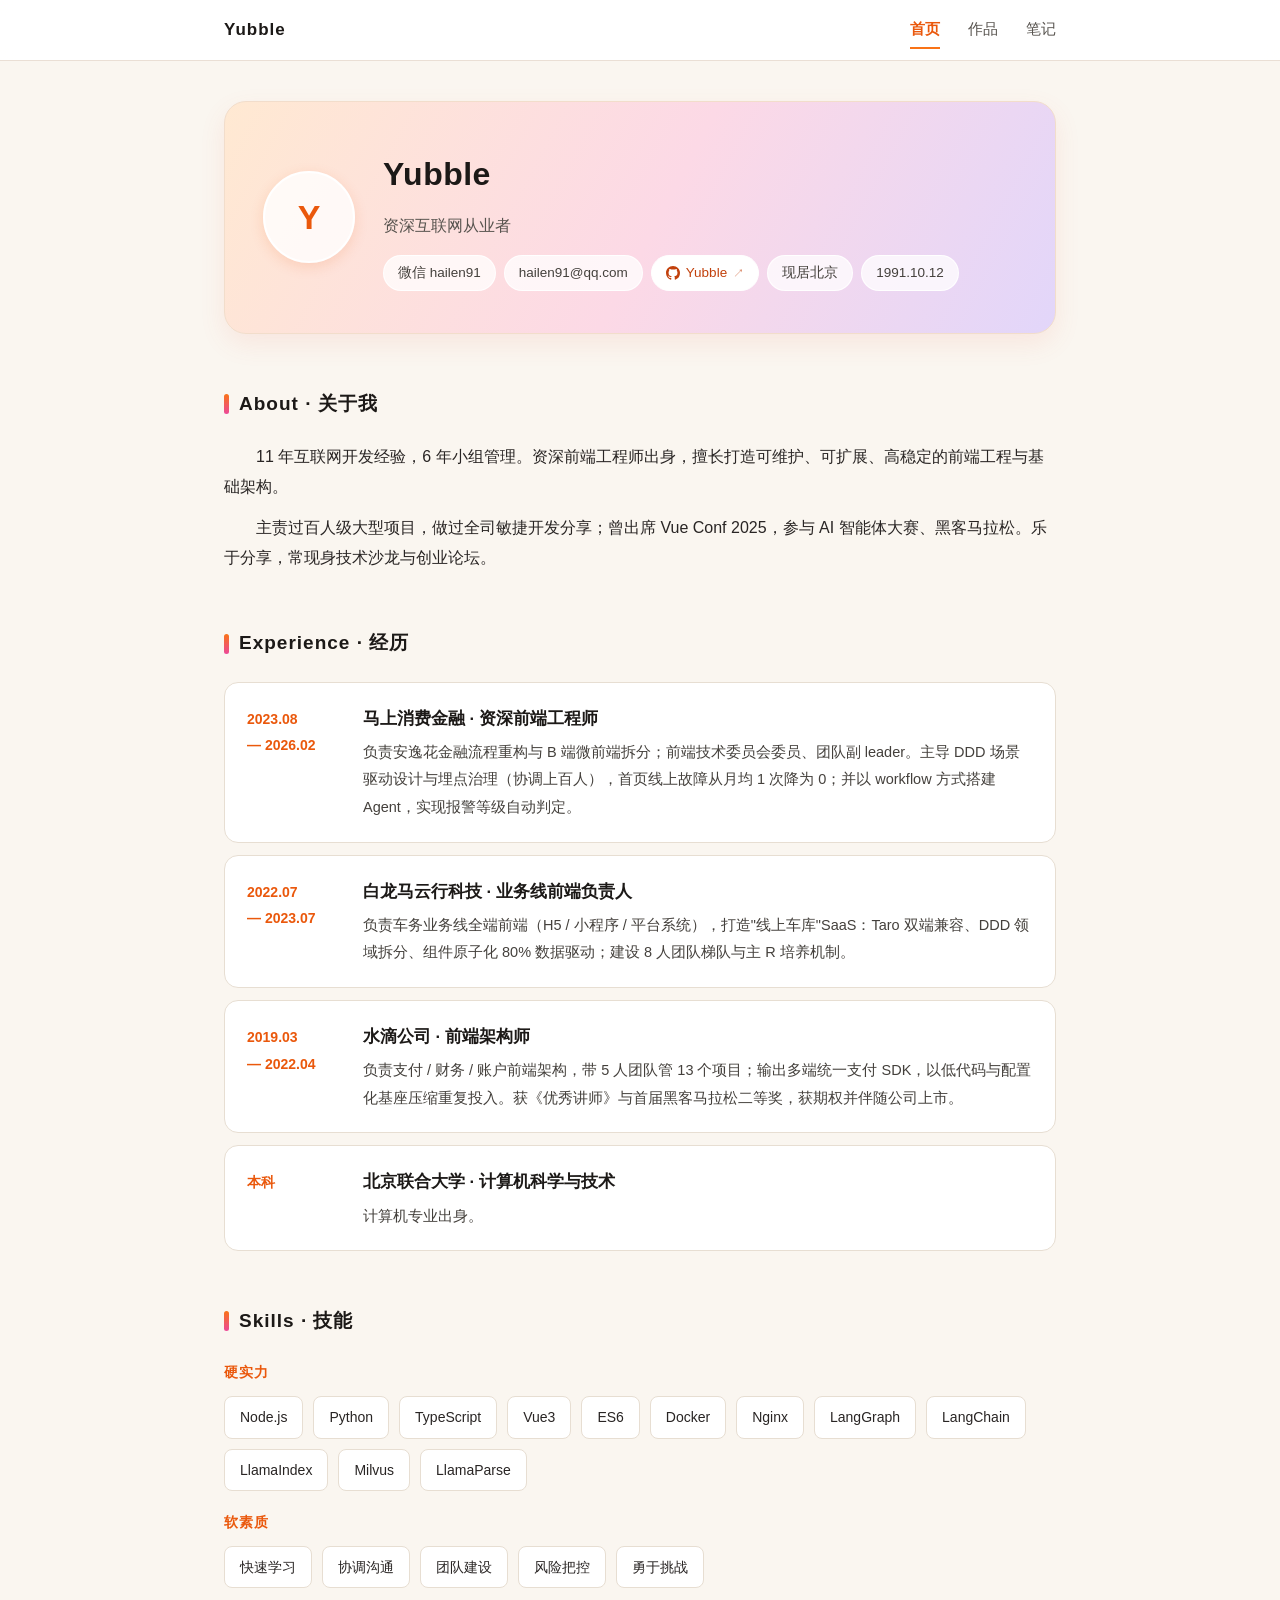
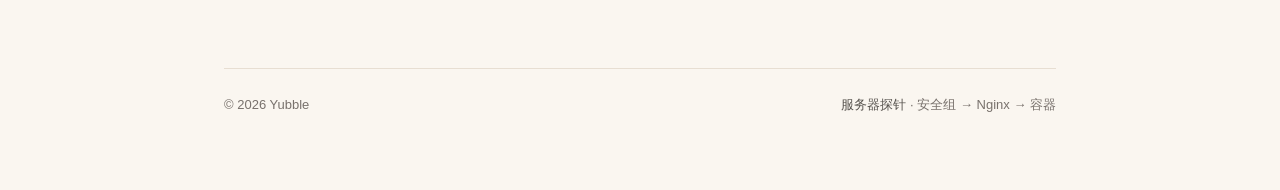
==== site/index.html @ 0b01445e "主页 tagline：改为 资深互联网从业者" ====
<!DOCTYPE html>
<html lang="zh-CN">
<head>
<meta charset="UTF-8">
<meta name="viewport" content="width=device-width, initial-scale=1.0">
<title>Yubble · 关于</title>
<link rel="stylesheet" href="style.css?v=11">
</head>
<body>

<nav>
  <div class="nav-inner">
    <a class="nav-brand" href="index.html">Yubble</a>
    <div class="nav-links">
      <a class="active" href="index.html">首页</a>
      <a href="works.html">作品</a>
      <a href="notes.html">笔记</a>
    </div>
  </div>
</nav>

<div class="page">

  <!-- 头部：暖色渐变 Hero -->
  <header class="hero">
    <div class="avatar">Y</div>
    <div>
      <h1>Yubble</h1>
      <p class="tagline">资深互联网从业者</p>
      <div class="contact-chips">
        <span class="chip">微信 hailen91</span>
        <span class="chip">hailen91@qq.com</span>
        <a class="chip link" href="https://github.com/Yubble" target="_blank" rel="noopener">
          <svg viewBox="0 0 16 16" fill="currentColor" aria-hidden="true"><path d="M8 0C3.58 0 0 3.58 0 8c0 3.54 2.29 6.53 5.47 7.59.4.07.55-.17.55-.38 0-.19-.01-.82-.01-1.49-2.01.37-2.53-.49-2.69-.94-.09-.23-.48-.94-.82-1.13-.28-.15-.68-.52-.01-.53.63-.01 1.08.58 1.23.82.72 1.21 1.87.87 2.33.66.07-.52.28-.87.51-1.07-1.78-.2-3.64-.89-3.64-3.95 0-.87.31-1.59.82-2.15-.08-.2-.36-1.02.08-2.12 0 0 .67-.21 2.2.82.64-.18 1.32-.27 2-.27s1.36.09 2 .27c1.53-1.04 2.2-.82 2.2-.82.44 1.1.16 1.92.08 2.12.51.56.82 1.27.82 2.15 0 3.07-1.87 3.75-3.65 3.95.29.25.54.73.54 1.48 0 1.07-.01 1.93-.01 2.2 0 .21.15.46.55.38A8.01 8.01 0 0 0 16 8c0-4.42-3.58-8-8-8z"/></svg>Yubble<span class="ext">↗</span>
        </a>
        <span class="chip">现居北京</span>
        <span class="chip">1991.10.12</span>
      </div>
    </div>
  </header>

  <!-- 关于 -->
  <section class="about">
    <div class="label">About · 关于我</div>
    <p>11 年互联网开发经验，6 年小组管理。资深前端工程师出身，擅长打造可维护、可扩展、高稳定的前端工程与基础架构。</p>
    <p style="margin-top:10px;">主责过百人级大型项目，做过全司敏捷开发分享；曾出席 Vue Conf 2025，参与 AI 智能体大赛、黑客马拉松。乐于分享，常现身技术沙龙与创业论坛。</p>
  </section>

  <!-- 经历（简历时间线）-->
  <section>
    <div class="label">Experience · 经历</div>
    <div class="entry">
      <span class="when">2023.08<br>— 2026.02</span>
      <div class="what">
        <h3>马上消费金融 · 资深前端工程师</h3>
        <p>负责安逸花金融流程重构与 B 端微前端拆分；前端技术委员会委员、团队副 leader。主导 DDD 场景驱动设计与埋点治理（协调上百人），首页线上故障从月均 1 次降为 0；并以 workflow 方式搭建 Agent，实现报警等级自动判定。</p>
      </div>
    </div>
    <div class="entry">
      <span class="when">2022.07<br>— 2023.07</span>
      <div class="what">
        <h3>白龙马云行科技 · 业务线前端负责人</h3>
        <p>负责车务业务线全端前端（H5 / 小程序 / 平台系统），打造"线上车库"SaaS：Taro 双端兼容、DDD 领域拆分、组件原子化 80% 数据驱动；建设 8 人团队梯队与主 R 培养机制。</p>
      </div>
    </div>
    <div class="entry">
      <span class="when">2019.03<br>— 2022.04</span>
      <div class="what">
        <h3>水滴公司 · 前端架构师</h3>
        <p>负责支付 / 财务 / 账户前端架构，带 5 人团队管 13 个项目；输出多端统一支付 SDK，以低代码与配置化基座压缩重复投入。获《优秀讲师》与首届黑客马拉松二等奖，获期权并伴随公司上市。</p>
      </div>
    </div>
    <div class="entry">
      <span class="when">本科</span>
      <div class="what">
        <h3>北京联合大学 · 计算机科学与技术</h3>
        <p>计算机专业出身。</p>
      </div>
    </div>
  </section>

  <!-- 技能 -->
  <section>
    <div class="label">Skills · 技能</div>
    <div class="skills-cap">硬实力</div>
    <div class="skills">
      <span class="skill">Node.js</span>
      <span class="skill">Python</span>
      <span class="skill">TypeScript</span>
      <span class="skill">Vue3</span>
      <span class="skill">ES6</span>
      <span class="skill">Docker</span>
      <span class="skill">Nginx</span>
      <span class="skill">LangGraph</span>
      <span class="skill">LangChain</span>
      <span class="skill">LlamaIndex</span>
      <span class="skill">Milvus</span>
      <span class="skill">LlamaParse</span>
    </div>
    <div class="skills-cap" style="margin-top:18px;">软素质</div>
    <div class="skills">
      <span class="skill">快速学习</span>
      <span class="skill">协调沟通</span>
      <span class="skill">团队建设</span>
      <span class="skill">风险把控</span>
      <span class="skill">勇于挑战</span>
    </div>
  </section>

  <footer>
    <span>© 2026 Yubble</span>
    <span><a href="/hello">服务器探针</a> · 安全组 → Nginx → 容器</span>
  </footer>

</div>
</body>
</html>
---- site/style.css ----
/* Yubble 个人门户 · 共享样式 v3（暖色热烈版） */
* { margin: 0; padding: 0; box-sizing: border-box; }
html { -webkit-font-smoothing: antialiased; scroll-behavior: smooth; }
body {
  font-family: -apple-system, BlinkMacSystemFont, "PingFang SC", "Hiragino Sans GB",
              "Microsoft YaHei", "Noto Sans SC", "Source Han Sans CN", sans-serif;
  background: #faf6f0; color: #1c1917;
  font-size: 16px; line-height: 1.9;
}

/* ── 导航栏 ── */
nav {
  position: sticky; top: 0; z-index: 10;
  background: rgba(255,255,255,.94); backdrop-filter: blur(8px);
  border-bottom: 1px solid #eadfd5;
}
.nav-inner {
  max-width: 880px; margin: 0 auto; padding: 0 24px;
  height: 60px; display: flex; align-items: center; justify-content: space-between;
}
.nav-brand {
  font-weight: 800; font-size: 17px; letter-spacing: 1px;
  text-decoration: none; color: #1c1917;
}
.nav-links { display: flex; gap: 28px; }
.nav-links a {
  text-decoration: none; color: #57534e; font-size: 15px; font-weight: 500; padding: 4px 0;
  border-bottom: 2px solid transparent; transition: color .15s, border-color .15s;
}
.nav-links a:hover { color: #1c1917; }
.nav-links a.active { color: #ea580c; font-weight: 700; border-bottom-color: #f97316; }

/* ── 版心 ── */
.page { max-width: 880px; margin: 0 auto; padding: 40px 24px 72px; }

/* ── 首页 Hero：奶油粉彩渐变（柔和暖调）── */
.hero {
  display: flex; gap: 28px; align-items: center;
  background: linear-gradient(118deg, #ffe9d2 0%, #fcd9e6 52%, #e2d6fa 100%);
  border: 1px solid #f2ddcb;
  border-radius: 22px; padding: 42px 38px;
  color: #1c1917;
  box-shadow: 0 10px 26px rgba(236, 100, 80, .1);
}
.hero .avatar {
  width: 92px; height: 92px; border-radius: 50%; flex-shrink: 0;
  background: rgba(255,255,255,.8); border: 2px solid #fff;
  color: #ea580c;
  display: flex; align-items: center; justify-content: center;
  font-size: 34px; font-weight: 800;
  box-shadow: 0 4px 14px rgba(234, 88, 12, .15);
}
.hero h1 { font-size: 32px; font-weight: 800; letter-spacing: .5px; color: #1c1917; }
.hero .tagline { color: #57534e; font-size: 16px; font-weight: 500; margin-top: 6px; }
.contact-chips { margin-top: 14px; display: flex; flex-wrap: wrap; gap: 8px; }
.hero .chip {
  font-size: 13.5px; font-weight: 500; color: #44403c;
  background: rgba(255,255,255,.75); border: 1px solid rgba(255,255,255,.95);
  border-radius: 999px; padding: 4px 14px; text-decoration: none;
}
.hero .chip.link {
  display: inline-flex; align-items: center; gap: 6px;
  color: #c2410c; background: #fff; border-color: #fff;
  cursor: pointer;
}
.hero .chip.link svg { width: 14px; height: 14px; }
.hero .chip.link .ext { font-size: 11px; opacity: .7; }
.hero .chip.link:hover { box-shadow: 0 2px 10px rgba(194, 65, 12, .18); }

/* ── 内页标题（作品/笔记）── */
.page-title {
  font-size: 28px; font-weight: 800; letter-spacing: 1px;
  background: linear-gradient(90deg, #ea580c, #db2777);
  -webkit-background-clip: text; background-clip: text; color: transparent;
}
.page-sub { color: #57534e; margin-top: 6px; font-size: 15px; }

/* ── 分节标签：橙色竖条 + 加粗大字 ── */
section { margin-top: 52px; }
.label {
  display: flex; align-items: center; gap: 10px;
  font-size: 19px; font-weight: 800; color: #1c1917;
  letter-spacing: 1px; margin-bottom: 20px;
}
.label::before {
  content: ""; width: 5px; height: 20px; border-radius: 3px;
  background: linear-gradient(180deg, #f97316, #ec4899);
  flex-shrink: 0;
}

/* 正文 */
section p { font-size: 16px; color: #292524; }
.about p { text-indent: 2em; }   /* 中文排版惯例：首行缩进两字符 */

/* ── 经历条目：白卡片 ── */
.entry {
  display: flex; gap: 20px; padding: 20px 22px; margin-bottom: 12px;
  background: #fff; border: 1px solid #e7ded2; border-radius: 14px;
  transition: border-color .15s, box-shadow .15s, transform .15s;
}
.entry:hover {
  border-color: #f5b58a; box-shadow: 0 6px 18px rgba(249, 115, 22, .1);
  transform: translateY(-2px);
}
.entry .when {
  flex-shrink: 0; width: 96px; font-size: 14px; font-weight: 700;
  color: #ea580c; padding-top: 3px;
}
.entry .what h3 { font-size: 16.5px; font-weight: 700; color: #1c1917; }
.entry .what p { font-size: 14.5px; color: #44403c; margin-top: 5px; }
.entry .todo { color: #a8a29e; font-style: italic; }

/* ── 技能标签 ── */
.skills-cap {
  font-size: 14px; font-weight: 700; color: #ea580c;
  margin-bottom: 10px; letter-spacing: 1px;
}
.skills { display: flex; flex-wrap: wrap; gap: 10px; }
.skill {
  font-size: 14px; font-weight: 500; background: #fff;
  border: 1px solid #e7ded2; border-radius: 8px; padding: 7px 15px; color: #292524;
  transition: border-color .15s, color .15s;
}
.skill:hover { border-color: #f97316; color: #ea580c; }

/* ── 卡片（作品）── */
.works { display: flex; flex-direction: column; gap: 18px; }
.work {
  background: #fff; border: 1px solid #e7ded2; border-radius: 14px;
  padding: 28px 30px; transition: box-shadow .18s, border-color .18s, transform .18s;
}
.work:hover {
  border-color: #f5b58a; box-shadow: 0 10px 26px rgba(249, 115, 22, .1);
  transform: translateY(-2px);
}
.work-head { display: flex; align-items: center; gap: 12px; }
.work-head h3 { font-size: 18px; font-weight: 700; color: #1c1917; }
.badge {
  font-size: 12px; border-radius: 999px; padding: 2.5px 11px; font-weight: 600;
}
.badge.live { background: #ecfdf5; color: #047857; border: 1px solid #a7f3d0; }
.badge.wip  { background: #fff7ed; color: #c2410c; border: 1px solid #fdba74; }
.work p { font-size: 14.5px; color: #44403c; margin-top: 10px; }
.work .cap {
  font-size: 13px; font-weight: 700; color: #ea580c;
  letter-spacing: 1px; margin-top: 16px;
}
.work .cap + p { margin-top: 6px; }
.work .meta { margin-top: 12px; font-size: 12.5px; color: #78716c; }
.work a.go {
  display: inline-block; margin-top: 14px; font-size: 14px;
  color: #ea580c; text-decoration: none; font-weight: 700;
}
.work a.go:hover { text-decoration: underline; }

/* ── 笔记列表 ── */
.note {
  display: block; text-decoration: none; color: inherit;
  padding: 22px 0; border-bottom: 1px solid #e7ded2;
}
.note:first-of-type { border-top: 1px solid #e7ded2; }
.note .date { font-size: 13px; font-weight: 700; color: #ea580c; }
.note h3 { font-size: 17px; font-weight: 700; margin-top: 5px; color: #1c1917; transition: color .15s; }
.note:hover h3 { color: #ea580c; }
.note p { font-size: 14.5px; color: #44403c; margin-top: 6px; }

/* ── 页脚 ── */
footer {
  margin-top: 80px; padding-top: 24px; border-top: 1px solid #e7ded2;
  color: #78716c; font-size: 13px;
  display: flex; justify-content: space-between; flex-wrap: wrap; gap: 8px;
}
footer a { color: #57534e; text-decoration: none; font-weight: 500; }
footer a:hover { color: #ea580c; }

/* ── 笔记详情（Git 即 CMS：md 由前端渲染）── */
.note-loading {
  color: #a8a29e; padding: 30px 4px; font-size: 13.5px; text-align: center;
  border: 1px dashed #e7ded2; border-radius: 10px; margin-top: 18px;
}
.note-back {
  display: inline-block; margin: 20px 0 4px; font-size: 13.5px;
  color: #ea580c; text-decoration: none; letter-spacing: 1px;
}
.note-back:hover { text-decoration: underline; }
.md-body {
  background: #fff; border: 1px solid #eee4d4; border-radius: 12px;
  padding: 34px 38px; margin: 14px 0 22px; line-height: 1.9; color: #292524;
}
.md-body h1 { font-size: 25px; font-weight: 800; margin: 2px 0 18px; letter-spacing: .5px; color: #1c1917; }
.md-body h2 { font-size: 19px; font-weight: 700; margin: 28px 0 10px; padding-left: 12px; border-left: 4px solid #ea580c; color: #1c1917; }
.md-body h3 { font-size: 16px; font-weight: 700; margin: 22px 0 8px; color: #1c1917; }
.md-body p { margin: 10px 0; font-size: 15px; }
/* 中文排版：正文段落首行缩进两字。
   只缩顶层段落（> 直接子级）——引用/列表/表格里的段落不缩，嵌进容器再缩会显得突兀 */
.md-body > p { text-indent: 2em; }
/* 编辑器所见即所得同步缩进：写作时看到的 = 发布后的样子 */
.vditor-wysiwyg .vditor-reset > p { text-indent: 2em; }
/* 盘古之白显示层兜底：原生 text-autospace（Chrome 128+/Safari 18.4+）——
   未整形的内容也显示中英视觉间隔；已有空格处不会重复加 */
.md-body, .vditor-wysiwyg .vditor-reset { text-autospace: normal; }
.md-body img { max-width: 100%; border-radius: 8px; margin: 10px 0; display: block; }
.md-body code {
  background: #faf3e7; border: 1px solid #f0e4cf; border-radius: 4px;
  padding: 1px 6px; font: 13px/1.6 Menlo, Consolas, monospace; color: #b3451e;
}
.md-body pre { background: #2b2723; color: #f3ede2; border-radius: 8px; padding: 16px 18px; overflow: auto; margin: 14px 0; }
.md-body pre code { background: none; border: none; color: inherit; padding: 0; }
.md-body blockquote {
  border-left: 4px solid #f3c9ad; background: #fdf6ee; margin: 12px 0;
  padding: 8px 16px; color: #92610e; border-radius: 0 8px 8px 0;
}
.md-body ul, .md-body ol { padding-left: 24px; margin: 10px 0; }
.md-body li { margin: 4px 0; }
.md-body hr { border: none; border-top: 1px dashed #e7ded2; margin: 24px 0; }
.md-body a { color: #ea580c; }
.md-body table { border-collapse: collapse; margin: 14px 0; width: 100%; }
.md-body th, .md-body td { border: 1px solid #e8ddc9; padding: 7px 12px; font-size: 13.5px; text-align: left; }
.md-body th { background: #faf3e7; }

/* ── 写作台（浏览器里写 md，发布进 Git）── */
.write-entry {
  display: inline-block; padding: 7px 18px; border: 1px solid #ea580c; color: #ea580c;
  border-radius: 20px; font-size: 13.5px; font-weight: 700; text-decoration: none;
  letter-spacing: 1px; transition: all .15s; background: #fff;
}
.write-entry:hover { background: #ea580c; color: #fff; }
.editor-card { background: #fff; border: 1px solid #eee4d4; border-radius: 12px; padding: 24px 28px; margin: 14px 0 22px; }
.editor-head { display: flex; align-items: center; gap: 12px; margin-bottom: 12px; }
.editor-head h2 { font-size: 18px; font-weight: 800; color: #1c1917; flex: 1; margin: 0; }
.editor-auth { display: flex; gap: 10px; align-items: center; flex-wrap: wrap; margin-bottom: 14px; }
.editor-auth input { padding: 8px 11px; border: 1px solid #e0d6c4; border-radius: 6px; font-size: 13.5px; background: #fff; }
.editor-auth input:focus { outline: none; border-color: #ea580c; box-shadow: 0 0 0 3px rgba(234,88,12,.12); }
.editor-auth button { padding: 8px 16px; border: 1px solid #ea580c; background: #ea580c; color: #fff; border-radius: 6px; font-size: 13.5px; cursor: pointer; }
.editor-auth button:hover { background: #c2410c; }
.editor-meta { display: flex; gap: 12px; align-items: center; flex-wrap: wrap; margin-bottom: 10px; font-size: 13px; color: #57534e; }
.editor-meta input { padding: 7px 10px; border: 1px solid #e0d6c4; border-radius: 6px; font-size: 13.5px; background: #fff; color: #1c1917; }
.editor-meta input:focus { outline: none; border-color: #ea580c; box-shadow: 0 0 0 3px rgba(234,88,12,.12); }
.ed-file { font: 12.5px Menlo, Consolas, monospace; color: #92610e; background: #fdf6ee; padding: 4px 10px; border-radius: 6px; }
.editor-bar { display: flex; gap: 10px; align-items: center; flex-wrap: wrap; margin: 12px 0; }
.editor-bar button { padding: 7px 16px; border: 1px solid #e0d6c4; background: #fff; border-radius: 6px; font-size: 13px; cursor: pointer; transition: all .15s; }
.editor-bar button:hover { border-color: #ea580c; color: #ea580c; }
.editor-bar button.primary { background: #ea580c; border-color: #ea580c; color: #fff; }
.editor-bar button.primary:hover { background: #c2410c; color: #fff; }
.editor-bar button:disabled { opacity: .45; cursor: not-allowed; }
.ed-auto { font-size: 12px; color: #a8a29e; min-width: 150px; }
.md-editor {
  width: 100%; min-height: 52vh; padding: 16px; border: 1px solid #e0d6c4; border-radius: 10px;
  font: 13.5px/1.8 Menlo, "PingFang SC", monospace; background: #fffdf9; color: #292524; resize: vertical;
}
.md-editor:focus { outline: none; border-color: #ea580c; box-shadow: 0 0 0 3px rgba(234,88,12,.1); }
.draft-item { display: flex; align-items: center; gap: 10px; padding: 9px 4px; border-bottom: 1px dashed #eee4d4; font-size: 13.5px; }
.draft-item:last-child { border-bottom: none; }
.draft-item .t { flex: 1; font-weight: 700; color: #1c1917; min-width: 0; overflow: hidden; text-overflow: ellipsis; white-space: nowrap; }
.draft-item .meta { font-size: 12px; color: #a8a29e; flex: none; }
.draft-item button { padding: 3px 10px; font-size: 12px; border: 1px solid #e0d6c4; background: #fff; border-radius: 5px; cursor: pointer; flex: none; }
.draft-item button:hover { border-color: #ea580c; color: #ea580c; }

/* 写作台的口令状态胶囊（与运营管理台同款语义） */
.auth-pill { display: inline-flex; align-items: center; gap: 7px; padding: 4px 12px;
             border-radius: 20px; font-size: 12.5px; letter-spacing: 1px; flex: none;
             border: 1px solid #e7ded2; color: #78716c; background: #fff; }
.auth-pill::before { content: ''; width: 7px; height: 7px; border-radius: 50%; background: #d6cec1; flex: none; }
.auth-pill.on { background: #e9f3ec; color: #2f7d4f; border-color: #cfe4d6; }
.auth-pill.on::before { background: #2f7d4f; }
.auth-pill.err { background: #faeeec; color: #b42318; border-color: #e8c8c2; }
.auth-pill.err::before { background: #b42318; }

/* toast */
#toasts { position: fixed; top: 18px; right: 18px; z-index: 99; display: flex; flex-direction: column; gap: 10px; }
.toast { background: #1c1917; color: #faf6f0; border-radius: 8px; padding: 11px 16px; font-size: 13px;
         max-width: 420px; box-shadow: 0 8px 22px rgba(28,25,23,.3); animation: toastIn .22s ease-out; }
.toast.ok { border-left: 3px solid #6fce97; }
.toast.err { border-left: 3px solid #ff8f7e; }
.toast.info { border-left: 3px solid #d8c48a; }
@keyframes toastIn { from { transform: translateX(24px); opacity: 0; } }

@media (max-width: 560px) {
  .page { padding-top: 28px; }
  .hero { flex-direction: column; align-items: flex-start; gap: 16px; padding: 32px 26px; }
  .entry { flex-direction: column; gap: 6px; padding: 16px 18px; }
  .entry .when { width: auto; }
  .nav-links { gap: 16px; }
}

/* AI 校对报告浮层 */
.proof-item { border: 1px solid #f0e4cf; background: #fdf9f2; border-radius: 8px; padding: 10px 14px; margin: 8px 0; font-size: 13.5px; }
.proof-tag { display: inline-block; padding: 2px 8px; border-radius: 6px; background: #fee2e2; color: #b91c1c; font-size: 12px; margin-right: 8px; }
.proof-fix { font-weight: 600; color: #1c1917; }
.proof-reason { margin-top: 4px; font-size: 12.5px; color: #78716c; }
#proofModal button { padding: 8px 16px; border: 1px solid #e0d6c4; background: #fff; border-radius: 6px; font-size: 13.5px; cursor: pointer; }
#proofModal button.primary { background: #ea580c; border-color: #ea580c; color: #fff; }
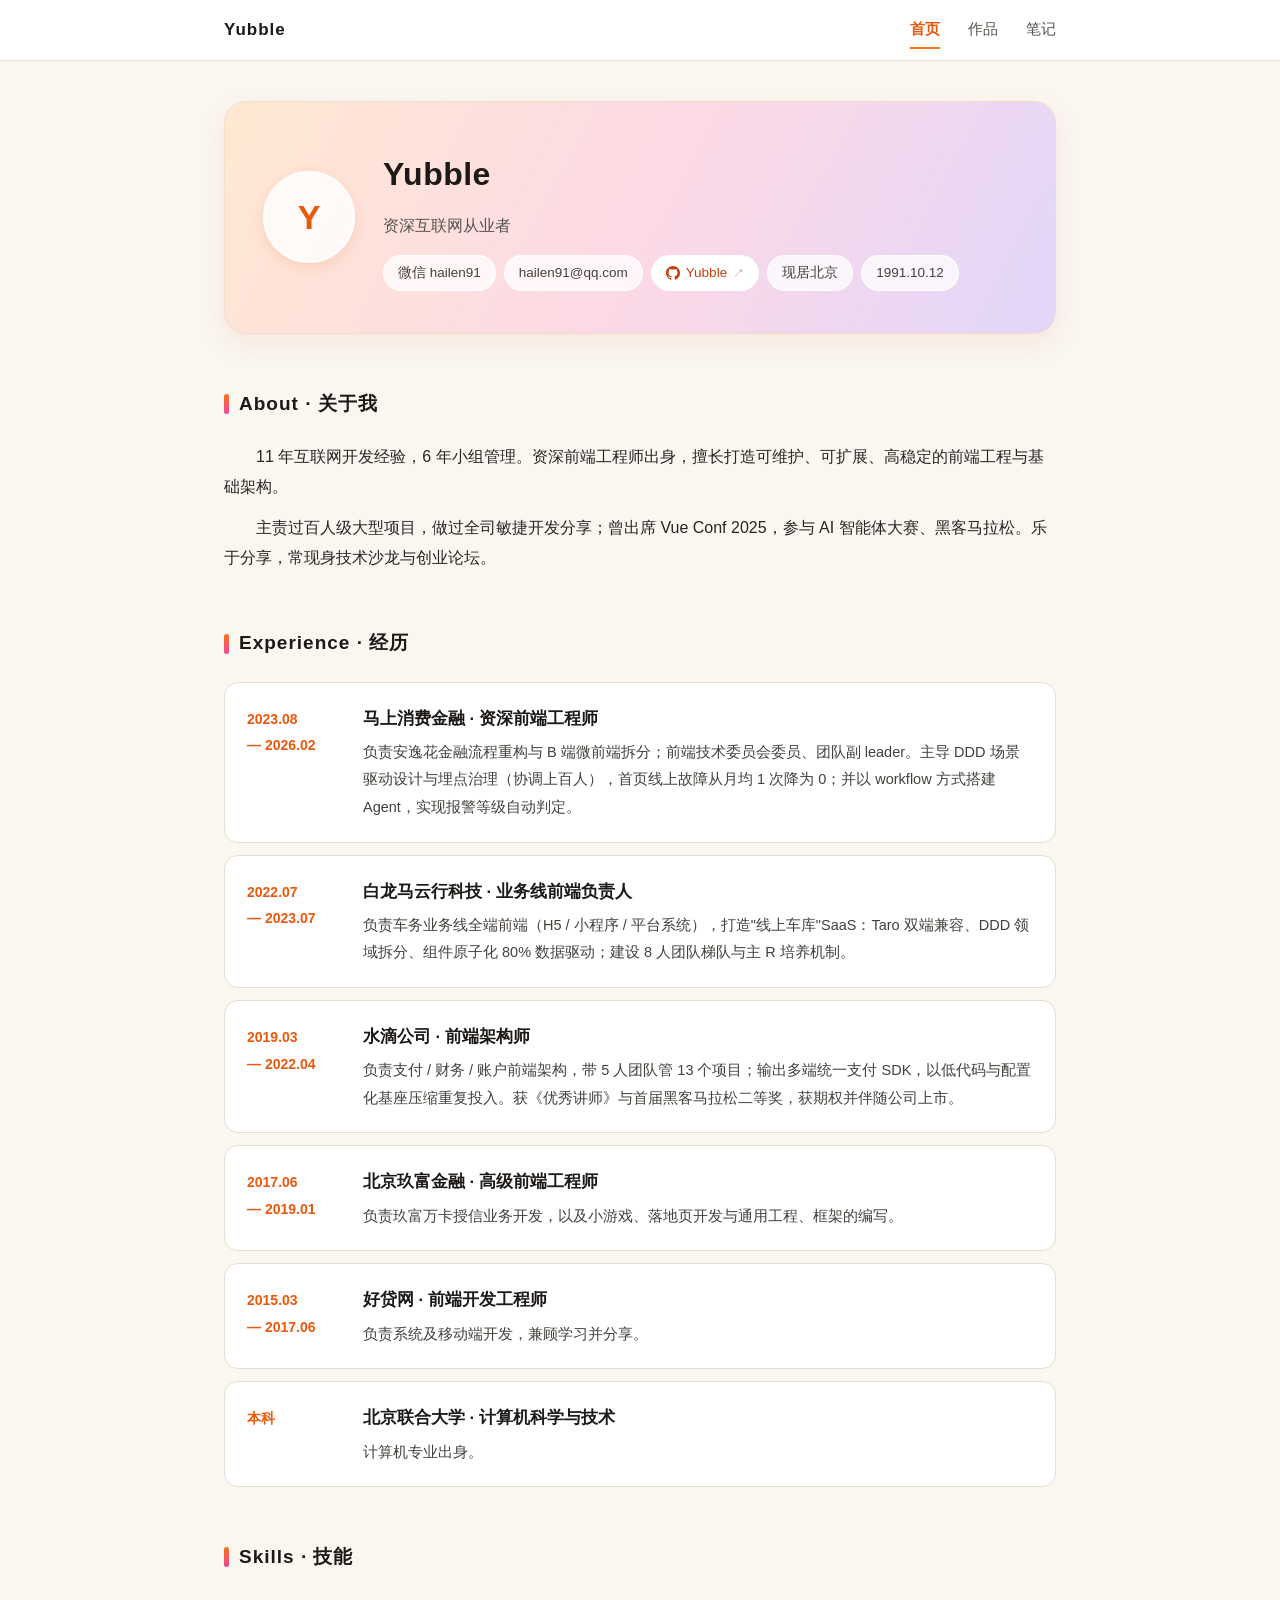
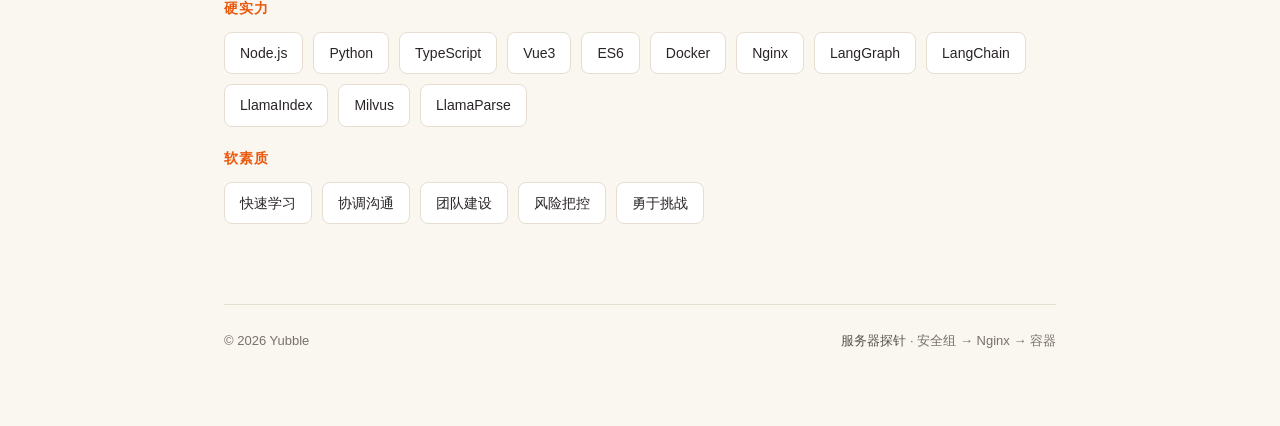
==== commit 7ca2cc0b: "经历新增：玖富金融（2017-2019）、好贷网（2015-2017）" ====
--- a/site/index.html
+++ b/site/index.html
@@ -71,6 +71,20 @@
       </div>
     </div>
     <div class="entry">
+      <span class="when">2017.06<br>— 2019.01</span>
+      <div class="what">
+        <h3>北京玖富金融 · 高级前端工程师</h3>
+        <p>负责玖富万卡授信业务开发，以及小游戏、落地页开发与通用工程、框架的编写。</p>
+      </div>
+    </div>
+    <div class="entry">
+      <span class="when">2015.03<br>— 2017.06</span>
+      <div class="what">
+        <h3>好贷网 · 前端开发工程师</h3>
+        <p>负责系统及移动端开发，兼顾学习并分享。</p>
+      </div>
+    </div>
+    <div class="entry">
       <span class="when">本科</span>
       <div class="what">
         <h3>北京联合大学 · 计算机科学与技术</h3>
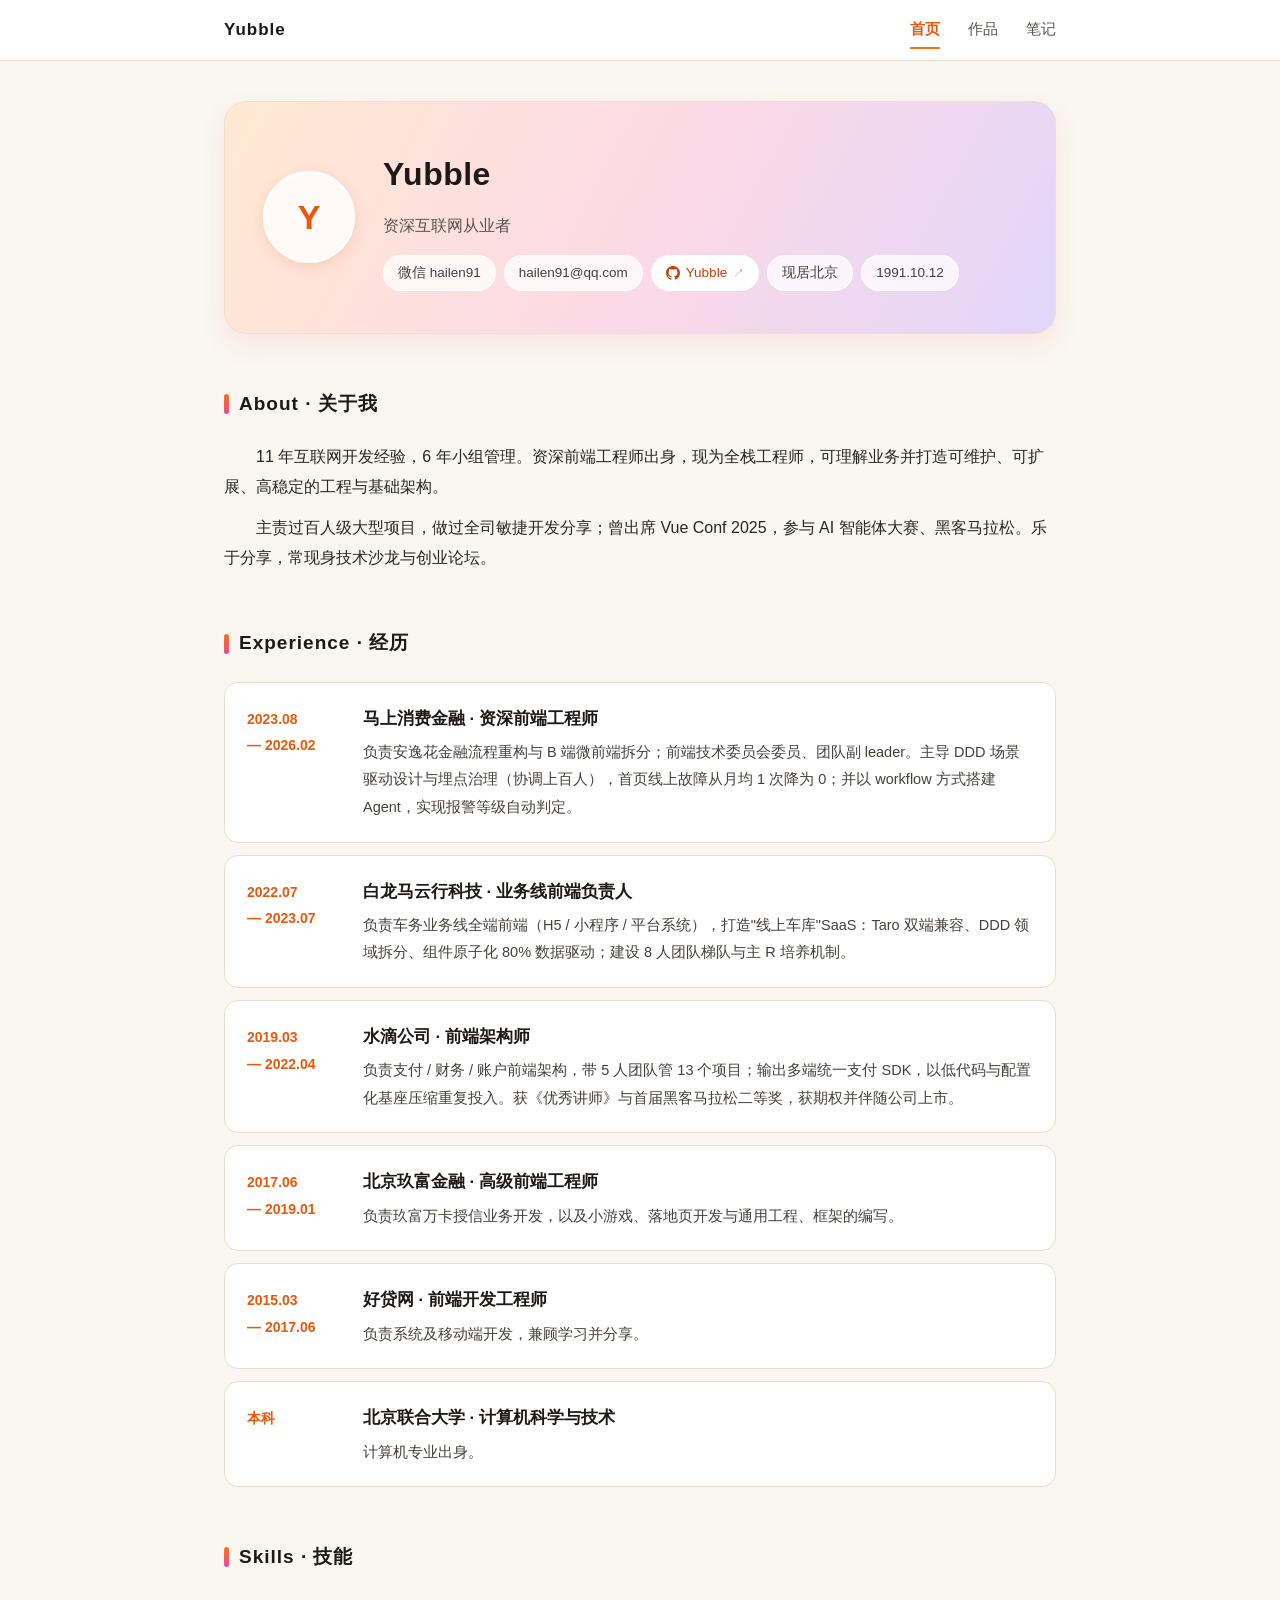
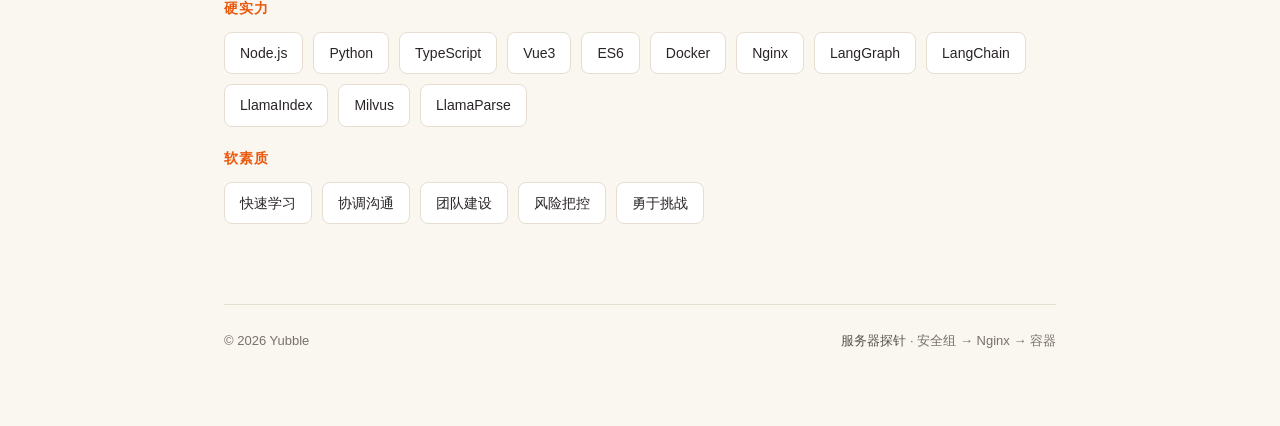
==== commit 2cfb0598: "About 文案：补全栈工程师定位，去掉'前端'局限 - '现为全栈工程师，可理解业务并打造可维护、可扩展、高稳定的工程与基础   架构'——呼应 AI 店铺助手等项目体现的后端/部署/运维能力 - " ====
--- a/site/index.html
+++ b/site/index.html
@@ -4,7 +4,7 @@
 <meta charset="UTF-8">
 <meta name="viewport" content="width=device-width, initial-scale=1.0">
 <title>Yubble · 关于</title>
-<link rel="stylesheet" href="style.css?v=11">
+<link rel="stylesheet" href="style.css?v=12">
 </head>
 <body>
 
@@ -42,7 +42,7 @@
   <!-- 关于 -->
   <section class="about">
     <div class="label">About · 关于我</div>
-    <p>11 年互联网开发经验，6 年小组管理。资深前端工程师出身，擅长打造可维护、可扩展、高稳定的前端工程与基础架构。</p>
+    <p>11 年互联网开发经验，6 年小组管理。资深前端工程师出身，现为全栈工程师，可理解业务并打造可维护、可扩展、高稳定的工程与基础架构。</p>
     <p style="margin-top:10px;">主责过百人级大型项目，做过全司敏捷开发分享；曾出席 Vue Conf 2025，参与 AI 智能体大赛、黑客马拉松。乐于分享，常现身技术沙龙与创业论坛。</p>
   </section>
 
--- a/site/style.css
+++ b/site/style.css
@@ -286,6 +286,14 @@
 /* AI 校对报告浮层 */
 .proof-item { border: 1px solid #f0e4cf; background: #fdf9f2; border-radius: 8px; padding: 10px 14px; margin: 8px 0; font-size: 13.5px; }
 .proof-tag { display: inline-block; padding: 2px 8px; border-radius: 6px; background: #fee2e2; color: #b91c1c; font-size: 12px; margin-right: 8px; }
+/* 一键修正：把该问题的原文替换为建议——不用回文章手动找。
+   头行 flex 布局：fix 占满中间把按钮推到卡片最右（float 在 inline
+   流里不可靠，2026-11-14 实测按钮贴在文字后而非靠右） */
+.proof-head { display: flex; align-items: center; gap: 8px; }
+.proof-head .proof-fix { flex: 1; min-width: 0; }
+.proof-apply { flex-shrink: 0; padding: 3px 14px; border: 1px solid #e0d6c4; background: #fff; border-radius: 6px; font-size: 12.5px; cursor: pointer; color: #b91c1c; white-space: nowrap; }
+.proof-apply:hover:not(:disabled) { background: #fef2f2; border-color: #b91c1c; }
+.proof-apply:disabled { color: #16a34a; border-color: #bbf7d0; cursor: default; }
 .proof-fix { font-weight: 600; color: #1c1917; }
 .proof-reason { margin-top: 4px; font-size: 12.5px; color: #78716c; }
 #proofModal button { padding: 8px 16px; border: 1px solid #e0d6c4; background: #fff; border-radius: 6px; font-size: 13.5px; cursor: pointer; }
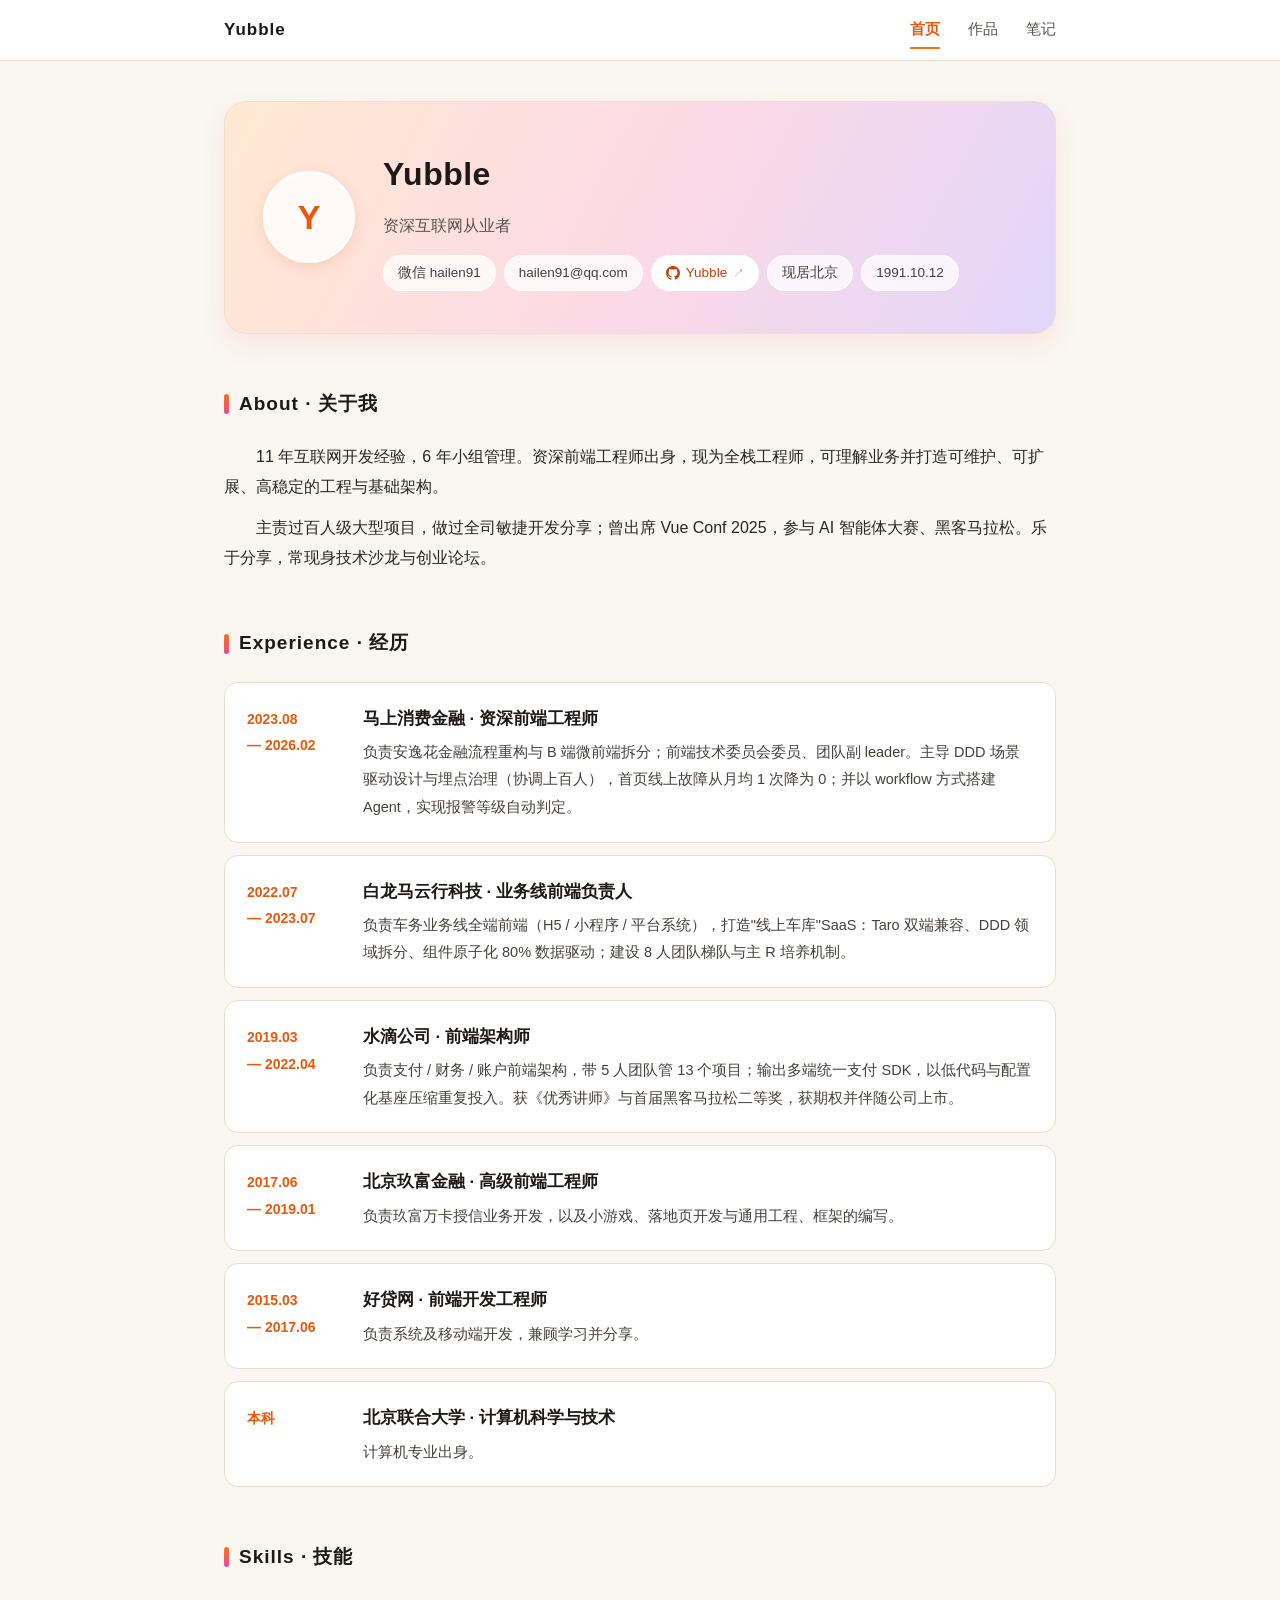
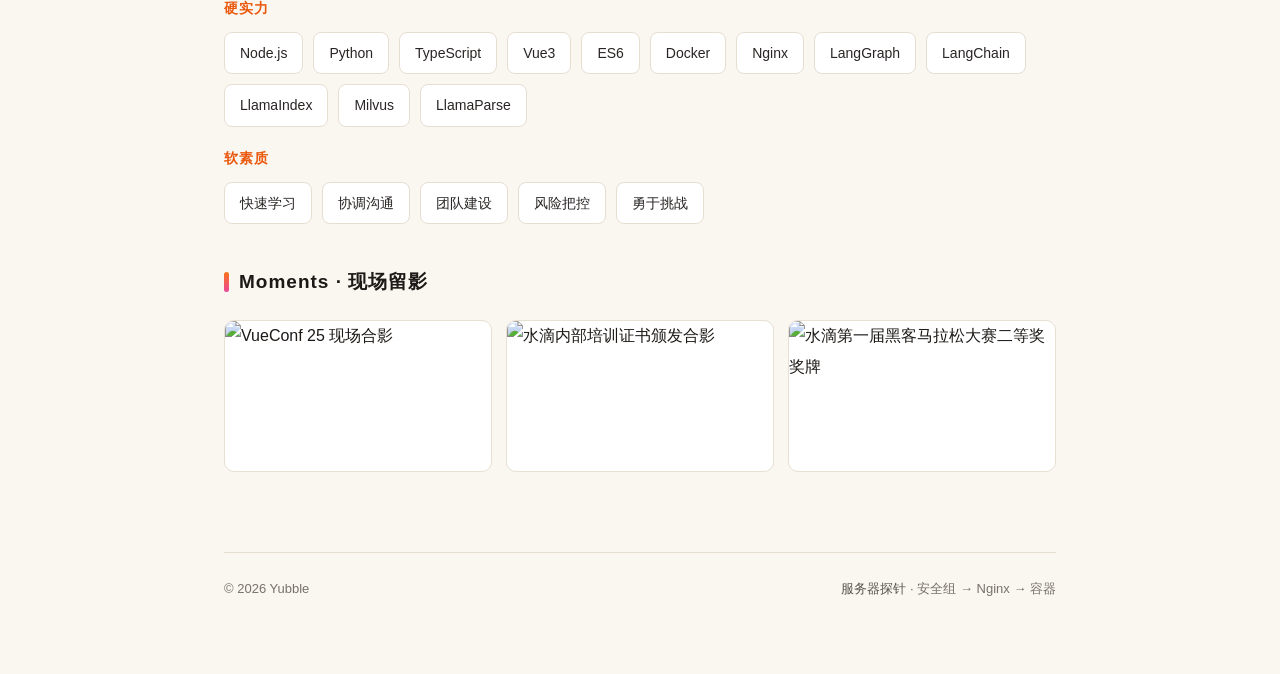
==== commit 112fbaa2: "主页底部加「现场留影」小图区 - VueConf 25 合影 / 水滴培训证书颁发 / 黑客马拉松二等奖奖牌 - sips 压缩到宽 800（每张 110-150KB，原 230-970KB），laz" ====
--- a/site/index.html
+++ b/site/index.html
@@ -121,6 +121,15 @@
     </div>
   </section>
 
+  <section class="moments">
+    <div class="label">Moments · 现场留影</div>
+    <div class="moment-grid">
+      <figure><img src="/gallery/vueconf-2025.jpg" alt="VueConf 25 现场合影" loading="lazy"></figure>
+      <figure><img src="/gallery/shuidi-training.jpg" alt="水滴内部培训证书颁发合影" loading="lazy"></figure>
+      <figure><img src="/gallery/shuidi-hackathon.jpg" alt="水滴第一届黑客马拉松大赛二等奖奖牌" loading="lazy"></figure>
+    </div>
+  </section>
+
   <footer>
     <span>© 2026 Yubble</span>
     <span><a href="/hello">服务器探针</a> · 安全组 → Nginx → 容器</span>
--- a/site/style.css
+++ b/site/style.css
@@ -297,4 +297,12 @@
 .proof-fix { font-weight: 600; color: #1c1917; }
 .proof-reason { margin-top: 4px; font-size: 12.5px; color: #78716c; }
 #proofModal button { padding: 8px 16px; border: 1px solid #e0d6c4; background: #fff; border-radius: 6px; font-size: 13.5px; cursor: pointer; }
-#proofModal button.primary { background: #ea580c; border-color: #ea580c; color: #fff; }+#proofModal button.primary { background: #ea580c; border-color: #ea580c; color: #fff; }
+
+/* Moments · 现场留影（主页底部小图区，简单展示） */
+.moments { margin-top: 40px; }
+.moment-grid { display: grid; grid-template-columns: repeat(3, 1fr); gap: 14px; }
+.moment-grid figure { margin: 0; overflow: hidden; border-radius: 10px; border: 1px solid #e7e0d3; background: #fff; }
+.moment-grid img { width: 100%; height: 150px; object-fit: cover; display: block; transition: transform .25s ease; }
+.moment-grid figure:hover img { transform: scale(1.04); }
+@media (max-width: 640px) { .moment-grid { grid-template-columns: 1fr; } .moment-grid img { height: 180px; } }
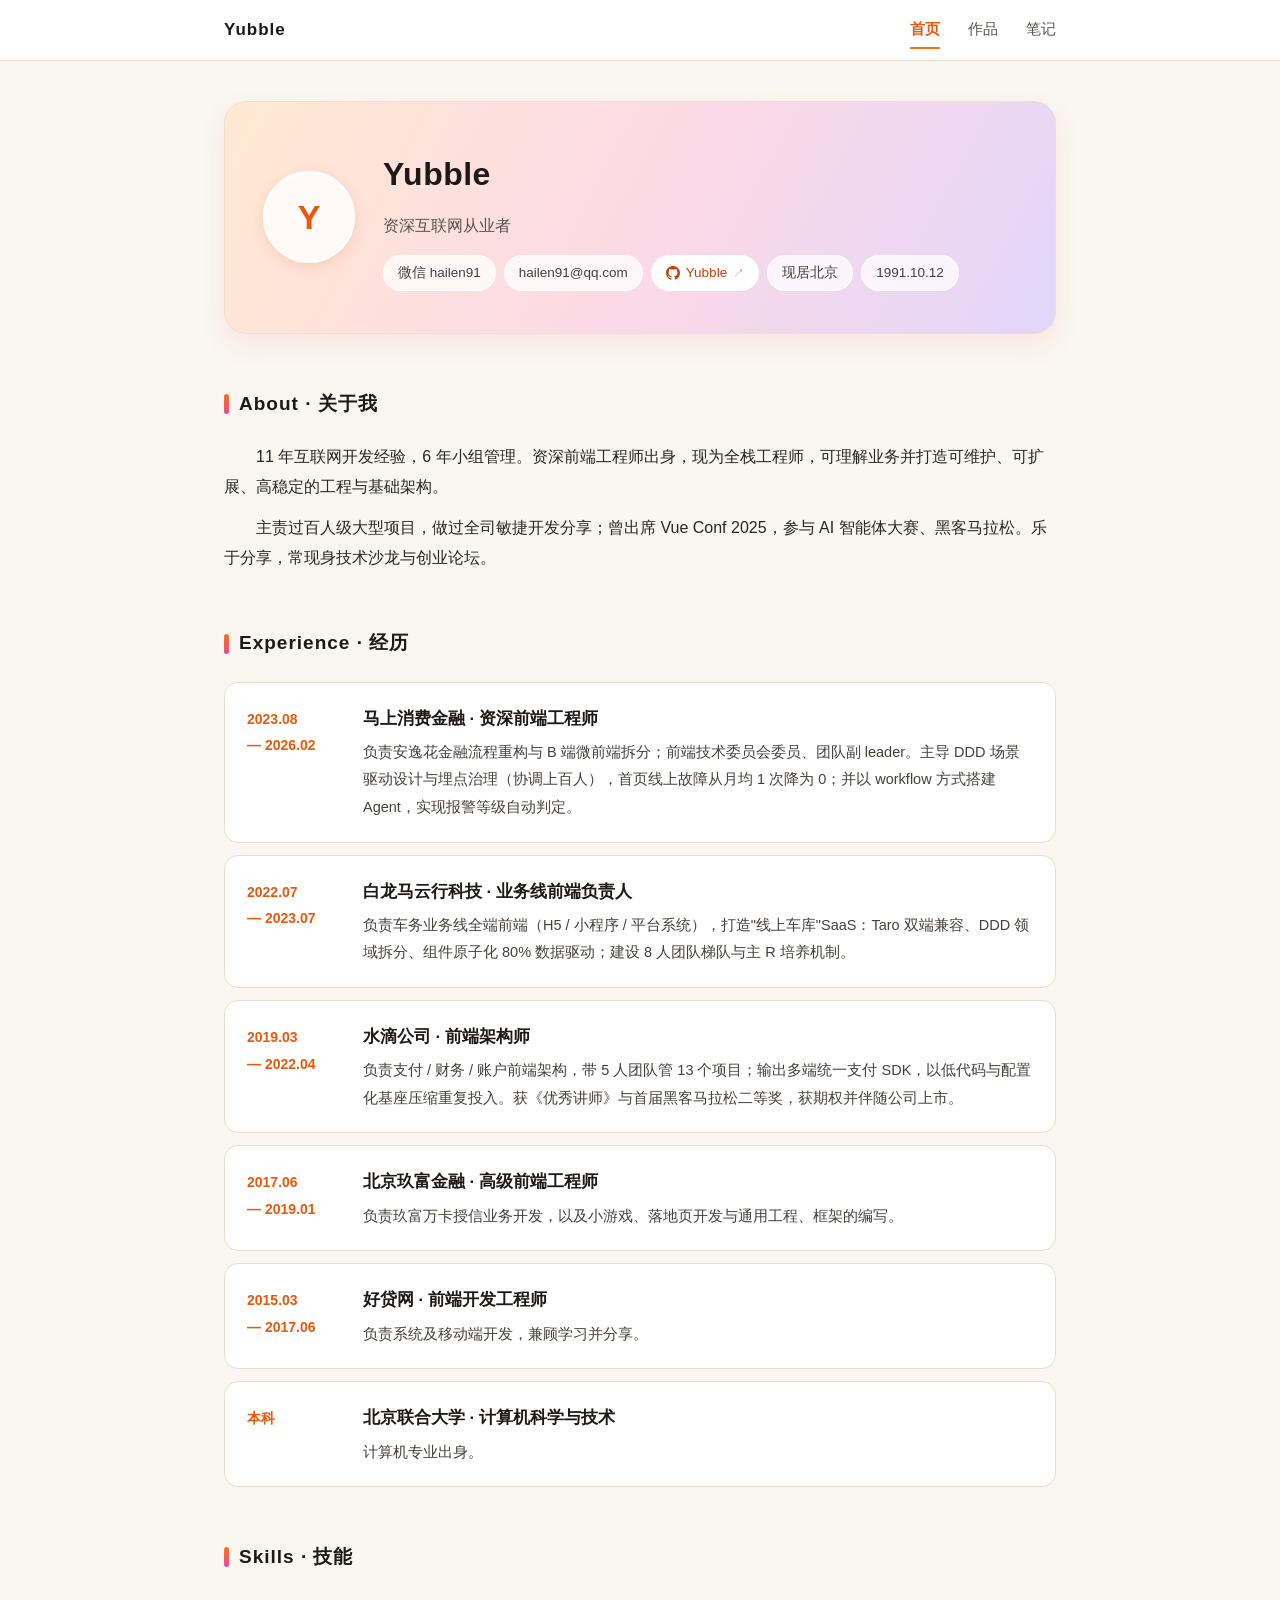
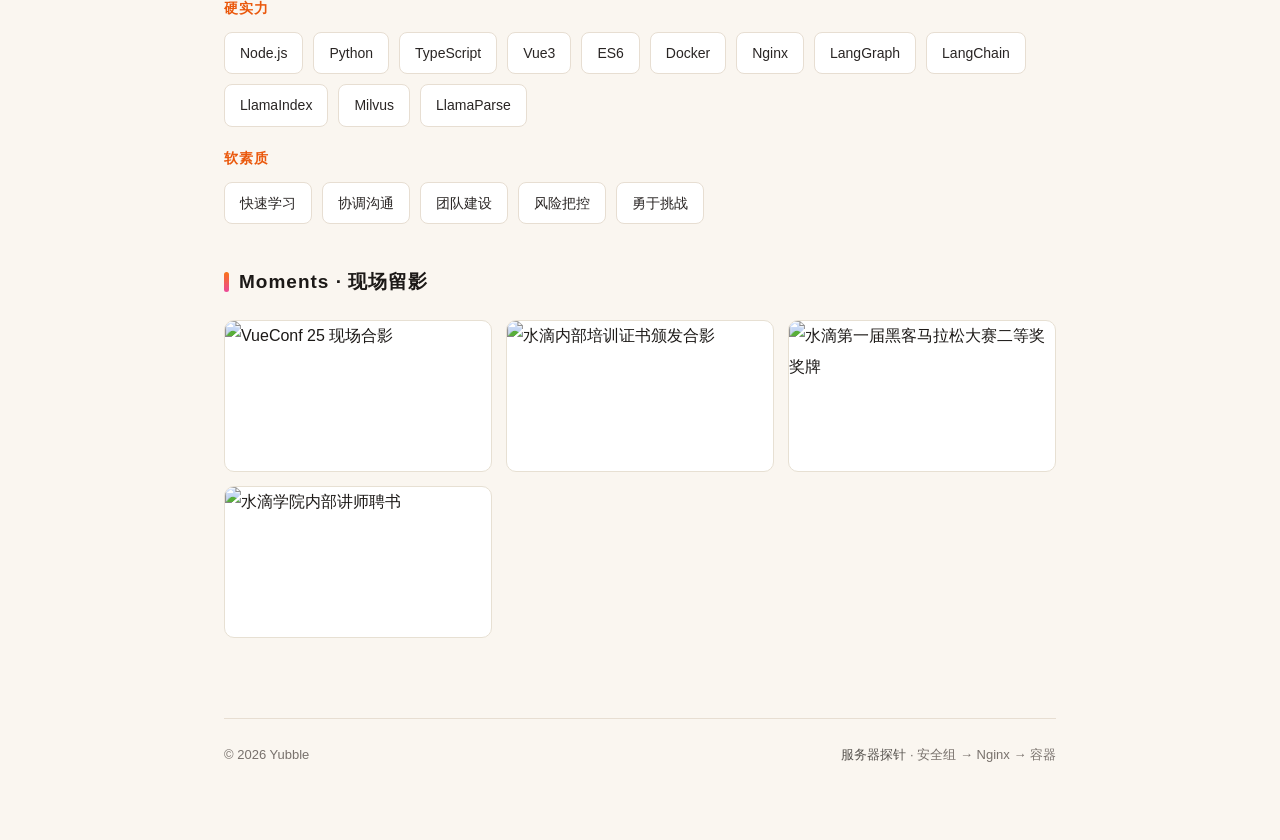
==== commit 7e208f3f: "留影区加第四张：水滴学院内部讲师聘书 - 网格改 repeat(auto-fit, minmax(200px,1fr)) 自适应列数   （固定 3 列时第 4 张会孤行；移动端也自然收敛为 1-2 " ====
--- a/site/index.html
+++ b/site/index.html
@@ -127,6 +127,7 @@
       <figure><img src="/gallery/vueconf-2025.jpg" alt="VueConf 25 现场合影" loading="lazy"></figure>
       <figure><img src="/gallery/shuidi-training.jpg" alt="水滴内部培训证书颁发合影" loading="lazy"></figure>
       <figure><img src="/gallery/shuidi-hackathon.jpg" alt="水滴第一届黑客马拉松大赛二等奖奖牌" loading="lazy"></figure>
+      <figure><img src="/gallery/shuidi-trainer.jpg" alt="水滴学院内部讲师聘书" loading="lazy"></figure>
     </div>
   </section>
 
--- a/site/style.css
+++ b/site/style.css
@@ -301,7 +301,7 @@
 
 /* Moments · 现场留影（主页底部小图区，简单展示） */
 .moments { margin-top: 40px; }
-.moment-grid { display: grid; grid-template-columns: repeat(3, 1fr); gap: 14px; }
+.moment-grid { display: grid; grid-template-columns: repeat(auto-fit, minmax(200px, 1fr)); gap: 14px; }
 .moment-grid figure { margin: 0; overflow: hidden; border-radius: 10px; border: 1px solid #e7e0d3; background: #fff; }
 .moment-grid img { width: 100%; height: 150px; object-fit: cover; display: block; transition: transform .25s ease; }
 .moment-grid figure:hover img { transform: scale(1.04); }
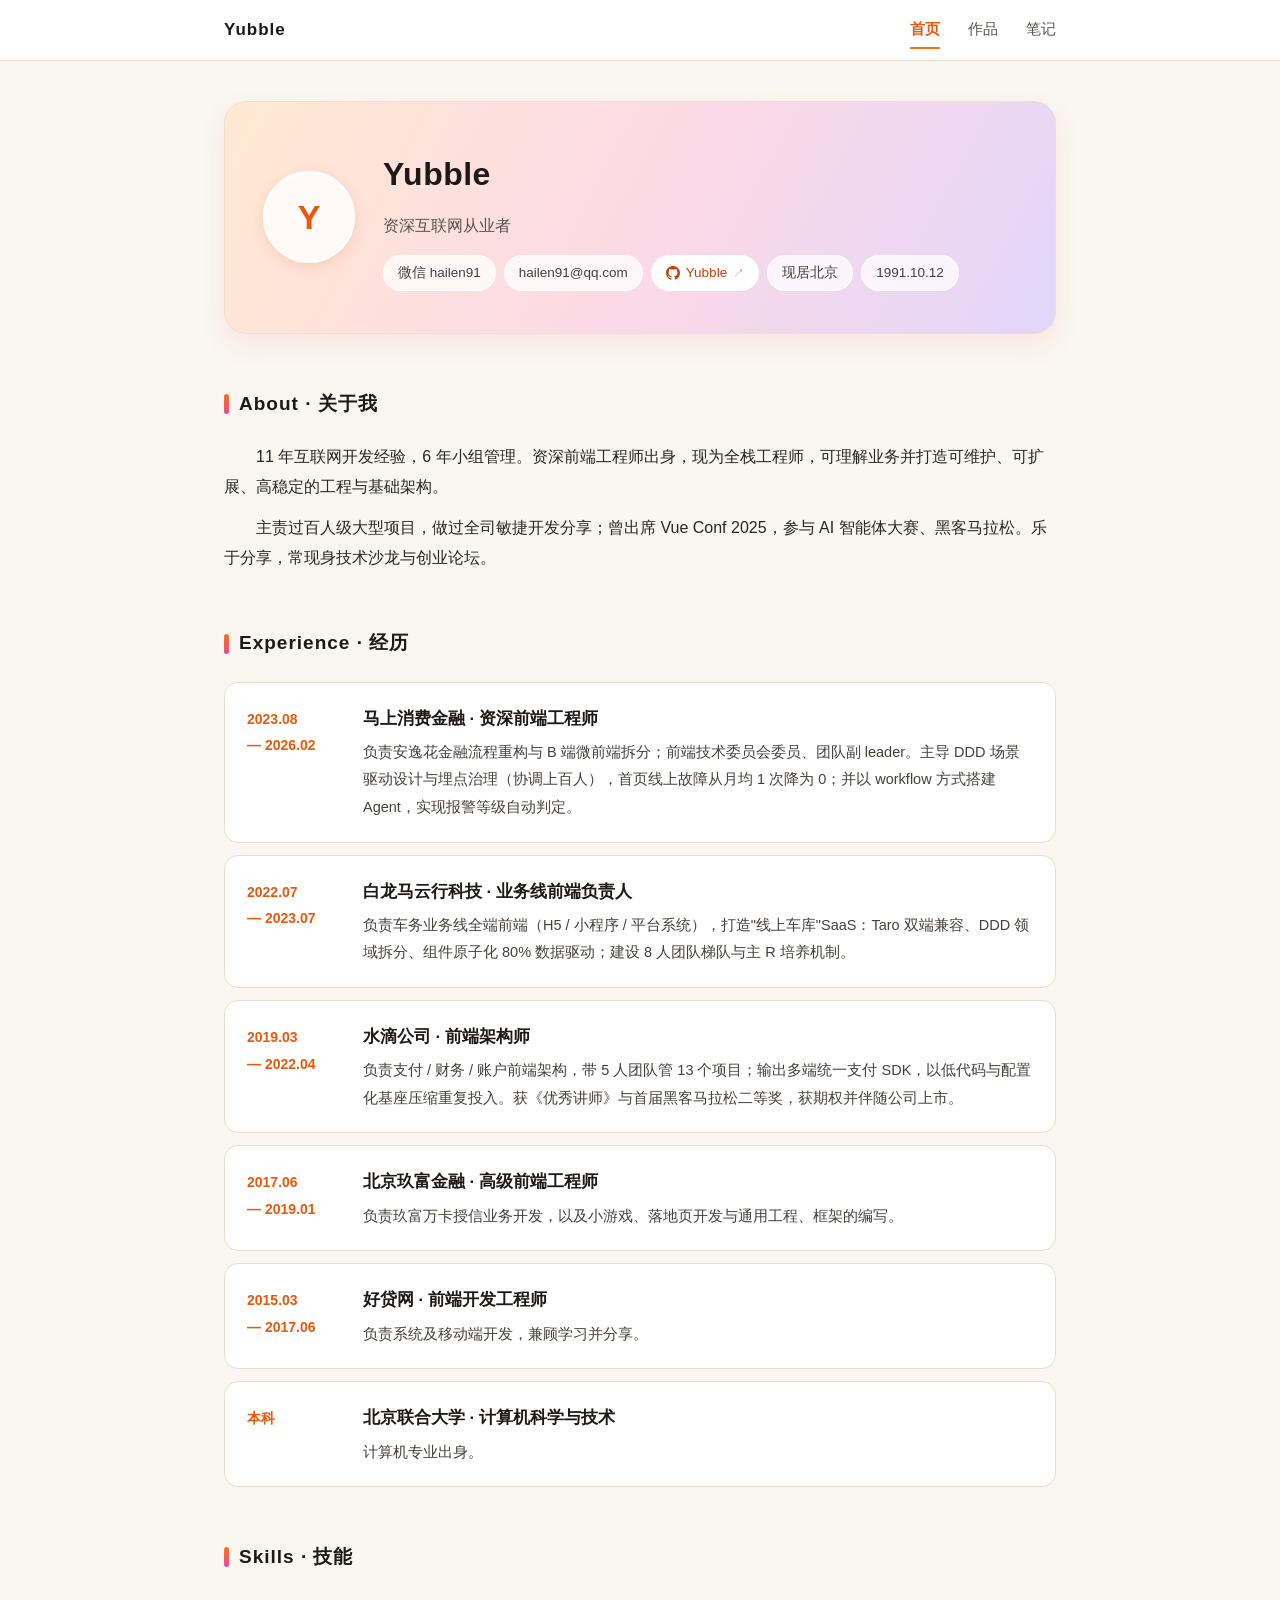
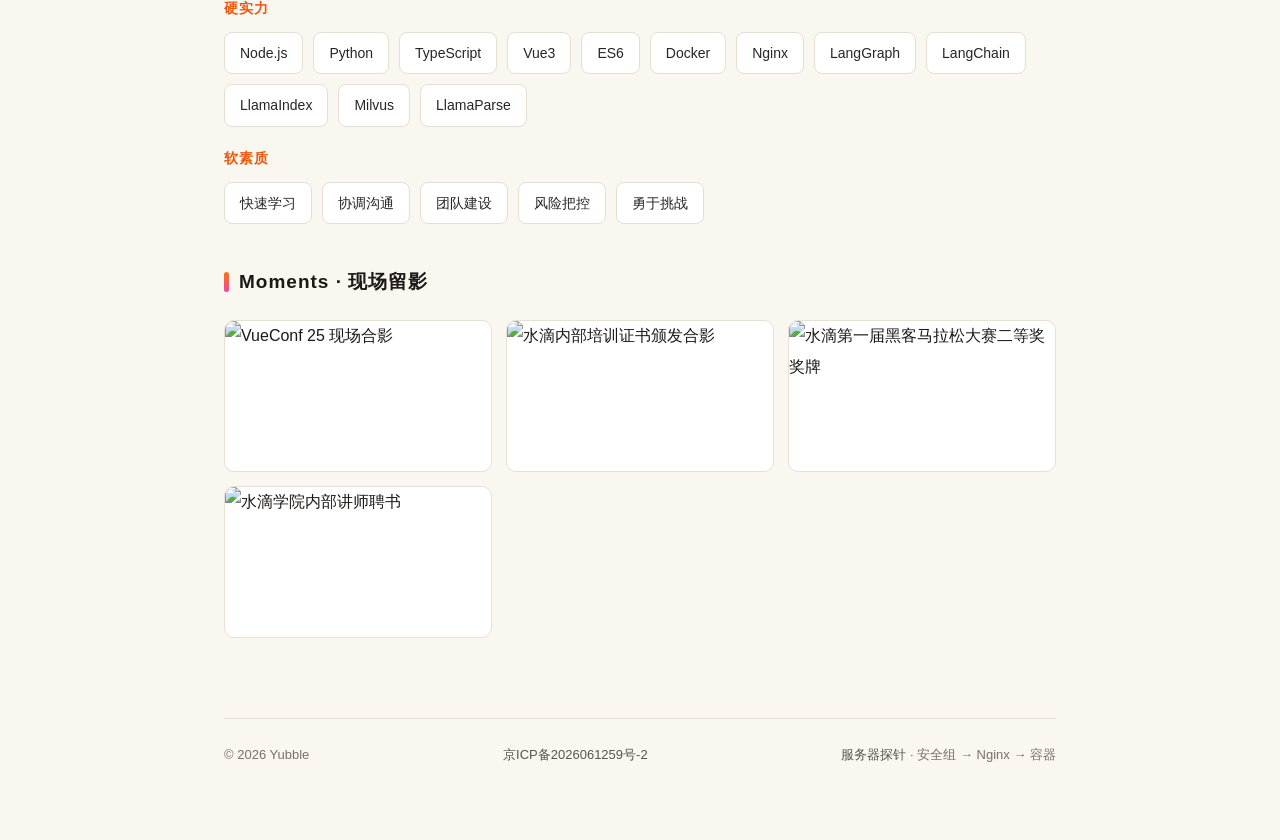
==== commit 005dfc7d: "主页 footer 挂 ICP 备案号（京ICP备2026061259号-2，链接工信部）" ====
--- a/site/index.html
+++ b/site/index.html
@@ -133,6 +133,7 @@
 
   <footer>
     <span>© 2026 Yubble</span>
+    <a href="https://beian.miit.gov.cn" target="_blank" rel="noopener">京ICP备2026061259号-2</a>
     <span><a href="/hello">服务器探针</a> · 安全组 → Nginx → 容器</span>
   </footer>
 
